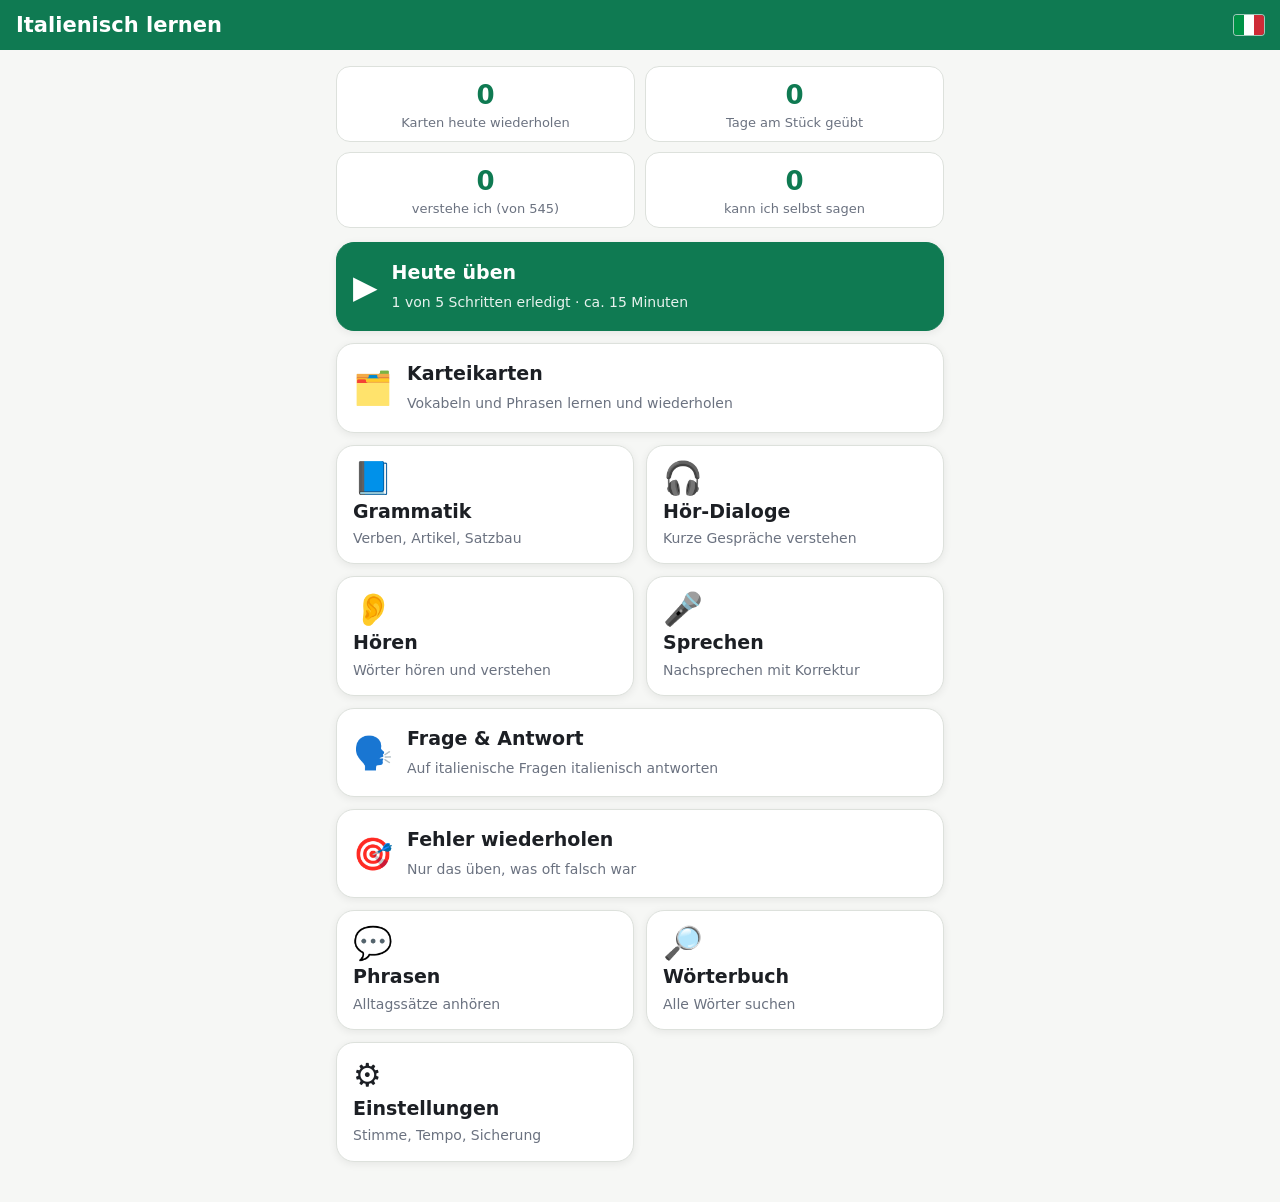
==== index.html @ fbdbb1af "Version 15: Heute üben, Hör-Dialoge, Verben im Satz eintippen, Zahlen als Ziffern erkannt" ====
<!doctype html>
<html lang="de">
<head>
<meta charset="utf-8">
<meta name="viewport" content="width=device-width, initial-scale=1, viewport-fit=cover">
<meta name="theme-color" content="#0f7a52">
<meta name="description" content="Italienisch lernen für Anfänger – Vokabeln, Grammatik, Hören und Sprechen">
<title>Italienisch lernen</title>
<link rel="manifest" href="manifest.webmanifest">
<link rel="icon" href="icons/icon-192.png" type="image/png">
<link rel="apple-touch-icon" href="icons/icon-192.png">
<link rel="stylesheet" href="styles.css">
</head>
<body>
<header class="kopf">
  <button id="zurueck" class="kopf-btn" aria-label="Zurück" hidden>‹</button>
  <h1 id="titel">Italienisch</h1>
  <span class="flagge" aria-hidden="true"><i></i><i></i><i></i></span>
</header>
<main id="app" tabindex="-1"></main>
<div id="toast" role="status" hidden></div>
<script src="data/wortschatz.js"></script>
<script src="data/phrasen.js"></script>
<script src="data/grammatik.js"></script>
<script src="data/gespraech.js"></script>
<script src="data/dialoge.js"></script>
<script src="app.js"></script>
</body>
</html>
---- styles.css ----
:root {
  --gruen: #0f7a52;
  --gruen-hell: #e3f4ec;
  --rot: #c62a3a;
  --rot-hell: #fbe5e7;
  --orange: #c77700;
  --orange-hell: #fff1d6;
  --grau: #6b7280;
  --text: #1c1f24;
  --hinter: #f6f7f5;
  --karte: #ffffff;
  --rand: #dde1dc;
  --schatten: 0 2px 8px rgba(0,0,0,.07);
}
@media (prefers-color-scheme: dark) {
  :root {
    --gruen: #2fb57f;
    --gruen-hell: #12352a;
    --rot: #ff6b78;
    --rot-hell: #3d1a1f;
    --orange: #ffb547;
    --orange-hell: #3a2c12;
    --grau: #9aa3ad;
    --text: #eef0ee;
    --hinter: #121513;
    --karte: #1d2220;
    --rand: #323936;
    --schatten: none;
  }
}
* { box-sizing: border-box; -webkit-tap-highlight-color: transparent; }
html, body { margin: 0; }
body {
  font-family: system-ui, -apple-system, "Segoe UI", Roboto, sans-serif;
  font-size: 19px; line-height: 1.45;
  background: var(--hinter); color: var(--text);
  min-height: 100vh;
}
.kopf {
  position: sticky; top: 0; z-index: 5;
  display: flex; align-items: center; gap: 8px;
  padding: calc(env(safe-area-inset-top) + 10px) 16px 10px;
  background: #0f7a52; color: #fff;
}
.kopf h1 { flex: 1; margin: 0; font-size: 21px; font-weight: 650; white-space: nowrap; overflow: hidden; text-overflow: ellipsis; }
.kopf-btn { background: rgba(255,255,255,.18); color: #fff; border: 0; border-radius: 12px; width: 44px; height: 44px; font-size: 32px; line-height: 1; padding: 0 0 4px; cursor: pointer; }
.flagge { display: flex; width: 30px; height: 20px; border-radius: 3px; overflow: hidden; box-shadow: 0 0 0 1px rgba(255,255,255,.6); }
.flagge i { flex: 1; } .flagge i:nth-child(1){background:#009246} .flagge i:nth-child(2){background:#fff} .flagge i:nth-child(3){background:#ce2b37}
main { max-width: 640px; margin: 0 auto; padding: 16px 16px calc(env(safe-area-inset-bottom) + 40px); outline: none; }
h2 { font-size: 22px; margin: 18px 0 10px; }
p { margin: 8px 0; }
.leise { color: var(--grau); font-size: 16px; }

/* Kacheln auf der Startseite */
.kacheln { display: grid; grid-template-columns: 1fr 1fr; gap: 12px; }
.kachel {
  display: flex; flex-direction: column; align-items: flex-start; gap: 4px;
  background: var(--karte); color: var(--text); border: 1px solid var(--rand); border-radius: 18px;
  padding: 16px; min-height: 112px; text-align: left; font: inherit; cursor: pointer; box-shadow: var(--schatten);
}
.kachel .sym { font-size: 32px; line-height: 1; }
.kachel b { font-size: 19px; }
.kachel small { color: var(--grau); font-size: 14px; line-height: 1.3; }
.kachel.haupt { background: var(--gruen); border-color: var(--gruen); color: #fff; }
.kachel.haupt small { color: rgba(255,255,255,.9); }
.eintrag.aktiv { border-color: var(--gruen); background: var(--gruen-hell); }
.kachel.breit { grid-column: 1 / -1; min-height: auto; flex-direction: row; align-items: center; gap: 14px; }

.statistik { display: grid; grid-template-columns: 1fr 1fr; gap: 10px; margin-bottom: 14px; }
.statistik div { background: var(--karte); border: 1px solid var(--rand); border-radius: 14px; padding: 10px; text-align: center; }
.statistik b { display: block; font-size: 26px; color: var(--gruen); }
.statistik span { font-size: 13px; color: var(--grau); }

/* Listen */
.liste { display: flex; flex-direction: column; gap: 8px; }
.zeile {
  display: flex; align-items: center; gap: 12px; width: 100%;
  background: var(--karte); color: var(--text); border: 1px solid var(--rand); border-radius: 14px;
  padding: 12px 14px; min-height: 56px; font: inherit; text-align: left; cursor: pointer;
}
.zeile .sym { font-size: 26px; }
.zeile .mitte { flex: 1; min-width: 0; }
.zeile .mitte small { display: block; color: var(--grau); font-size: 15px; }
.zeile .pfeil { color: var(--grau); font-size: 24px; }
.zeile.aktiv { border-color: var(--gruen); background: var(--gruen-hell); }
.haken { width: 26px; height: 26px; border-radius: 8px; border: 2px solid var(--rand); display: grid; place-items: center; font-size: 16px; flex: none; }
.zeile.aktiv .haken { background: var(--gruen); border-color: var(--gruen); color: #fff; }
.balken { height: 6px; background: var(--rand); border-radius: 3px; overflow: hidden; margin-top: 6px; }
.balken i { display: block; height: 100%; background: var(--gruen); }

/* Knöpfe */
.btn {
  display: inline-flex; align-items: center; justify-content: center; gap: 8px;
  min-height: 56px; padding: 10px 18px; border-radius: 14px; border: 0;
  background: var(--gruen); color: #fff; font: inherit; font-weight: 600; cursor: pointer;
}
.btn.zweit { background: var(--karte); color: var(--text); border: 1px solid var(--rand); }
.btn.rot { background: var(--rot); }
.btn.voll { width: 100%; }
.btn:disabled { opacity: .45; }
.reihe { display: flex; gap: 10px; flex-wrap: wrap; margin: 12px 0; }
.reihe > .btn { flex: 1 1 0; }
.umschalter { display: flex; background: var(--karte); border: 1px solid var(--rand); border-radius: 14px; padding: 4px; margin: 10px 0; }
.umschalter button { flex: 1; border: 0; background: none; color: var(--text); font: inherit; font-size: 16px; padding: 10px 6px; border-radius: 10px; cursor: pointer; }
.umschalter button.an { background: var(--gruen); color: #fff; font-weight: 600; }

/* Karteikarte */
.karte {
  background: var(--karte); border: 1px solid var(--rand); border-radius: 22px; box-shadow: var(--schatten);
  padding: 26px 18px; text-align: center; min-height: 240px;
  display: flex; flex-direction: column; justify-content: center; align-items: center; gap: 10px;
}
.karte .wort { font-size: 32px; font-weight: 700; line-height: 1.2; word-break: break-word; }
.karte .loesung { font-size: 25px; color: var(--gruen); font-weight: 600; }
.karte .trenner { width: 60%; border-top: 1px dashed var(--rand); margin: 6px 0; }
.lautsprecher {
  border: 0; background: var(--gruen-hell); color: var(--gruen); border-radius: 50%;
  width: 58px; height: 58px; font-size: 28px; cursor: pointer; flex: none;
}
.lautsprecher.klein { width: 44px; height: 44px; font-size: 21px; }
.bewertung { display: grid; grid-template-columns: repeat(4, 1fr); gap: 8px; margin-top: 14px; }
.bewertung button { min-height: 64px; border-radius: 14px; border: 0; font: inherit; font-size: 16px; font-weight: 600; cursor: pointer; color: #fff; line-height: 1.2; }
.bewertung small { display: block; font-weight: 400; font-size: 12px; opacity: .9; }
.bewertung button.vorschlag { outline: 4px solid var(--text); outline-offset: 2px; }
.verdeckt-it { color: var(--grau); font-style: italic; font-weight: 400; }
.b-nochmal { background: #c62a3a; } .b-schwer { background: #c77700; } .b-gut { background: #0f7a52; } .b-leicht { background: #2563a8; }
.fortschritt { display: flex; align-items: center; gap: 10px; margin-bottom: 12px; color: var(--grau); font-size: 15px; }
.fortschritt .balken { flex: 1; margin: 0; }

/* Quiz */
.frage { background: var(--karte); border: 1px solid var(--rand); border-radius: 20px; padding: 22px 16px; text-align: center; margin-bottom: 14px; }
.frage .gross { font-size: 28px; font-weight: 700; }
.optionen { display: grid; gap: 10px; }
.optionen.zwei { grid-template-columns: 1fr 1fr; }
.optionen button {
  min-height: 58px; padding: 10px 14px; border-radius: 14px; border: 2px solid var(--rand);
  background: var(--karte); color: var(--text); font: inherit; font-size: 19px; cursor: pointer;
}
.optionen button.richtig { border-color: var(--gruen); background: var(--gruen-hell); }
.optionen button.falsch { border-color: var(--rot); background: var(--rot-hell); }
.meldung { border-radius: 14px; padding: 12px 14px; margin: 12px 0; font-size: 17px; }
.meldung.gut { background: var(--gruen-hell); }
.meldung.schlecht { background: var(--rot-hell); }
.meldung.info { background: var(--orange-hell); }

/* Satzbau */
.antwortfeld { min-height: 70px; border: 2px dashed var(--rand); border-radius: 16px; padding: 10px; display: flex; flex-wrap: wrap; gap: 8px; align-content: flex-start; margin-bottom: 14px; }
.bausteine { display: flex; flex-wrap: wrap; gap: 8px; }
.baustein { min-height: 48px; padding: 8px 14px; border-radius: 12px; border: 1px solid var(--rand); background: var(--karte); color: var(--text); font: inherit; cursor: pointer; box-shadow: var(--schatten); }
.baustein.weg { visibility: hidden; }

/* Sprechen */
.mikro { width: 96px; height: 96px; border-radius: 50%; border: 0; background: var(--rot); color: #fff; font-size: 42px; cursor: pointer; box-shadow: 0 4px 14px rgba(198,42,58,.35); }
.mikro.hoert { animation: puls 1.1s infinite; }
@keyframes puls { 0%{box-shadow:0 0 0 0 rgba(198,42,58,.6)} 70%{box-shadow:0 0 0 22px rgba(198,42,58,0)} 100%{box-shadow:0 0 0 0 rgba(198,42,58,0)} }
.mitte-zentriert { display: flex; flex-direction: column; align-items: center; gap: 10px; margin: 16px 0; text-align: center; }
.statistik span { display: block; line-height: 1.25; }
.woerter { display: flex; flex-wrap: wrap; gap: 6px; justify-content: center; font-size: 22px; margin: 8px 0; }
.woerter span { padding: 3px 8px; border-radius: 8px; }
.w-ok { background: var(--gruen-hell); color: var(--gruen); }
.w-fast { background: var(--orange-hell); color: var(--orange); }
.w-falsch { background: var(--rot-hell); color: var(--rot); }
.w-fehlt { background: transparent; color: var(--grau); text-decoration: line-through; border: 1px dashed var(--grau); }
.woerter span small { display: block; font-size: 12px; text-align: center; text-decoration: none; }
.punkte { font-size: 40px; font-weight: 800; }
.legende { display: flex; flex-wrap: wrap; gap: 6px 12px; justify-content: center; font-size: 13px; color: var(--grau); }
.legende span::before { content: ""; display: inline-block; width: 10px; height: 10px; border-radius: 3px; margin-right: 4px; vertical-align: middle; }
.legende .l-ok::before { background: var(--gruen); } .legende .l-fast::before { background: var(--orange); }
.legende .l-falsch::before { background: var(--rot); } .legende .l-fehlt::before { border: 1px dashed var(--grau); }

/* Phrasen / Nachschlagen */
.eintrag { display: flex; align-items: center; gap: 12px; background: var(--karte); border: 1px solid var(--rand); border-radius: 14px; padding: 10px 12px; }
.eintrag .mitte { flex: 1; min-width: 0; }
.eintrag .it { font-weight: 650; }
.eintrag .de { color: var(--grau); font-size: 16px; }
input[type=search], input[type=text], select {
  width: 100%; font: inherit; padding: 14px; border-radius: 14px; border: 1px solid var(--rand);
  background: var(--karte); color: var(--text); margin-bottom: 12px;
}
input[type=range] { width: 100%; accent-color: var(--gruen); }
.einstellung { background: var(--karte); border: 1px solid var(--rand); border-radius: 14px; padding: 14px; margin-bottom: 10px; }
.einstellung label { display: block; font-weight: 600; margin-bottom: 6px; }
.schalter { display: flex; align-items: center; justify-content: space-between; gap: 12px; }
.schalter input { width: 26px; height: 26px; accent-color: var(--gruen); }

/* Tabellen in der Grammatik */
.tab { width: 100%; border-collapse: collapse; margin: 10px 0; font-size: 17px; background: var(--karte); border-radius: 12px; overflow: hidden; }
.tab th, .tab td { border: 1px solid var(--rand); padding: 7px 8px; text-align: left; }
.tab th { background: var(--gruen-hell); }
.hilfe { background: var(--karte); border: 1px solid var(--rand); border-radius: 16px; padding: 8px 16px; }
details.hilfe summary { cursor: pointer; font-weight: 600; padding: 8px 0; }

#toast { position: fixed; left: 16px; right: 16px; bottom: calc(env(safe-area-inset-bottom) + 16px); background: #222; color: #fff; padding: 14px 16px; border-radius: 14px; text-align: center; z-index: 10; max-width: 600px; margin: 0 auto; }
@media (max-width: 360px) { .bewertung { grid-template-columns: 1fr 1fr; } body { font-size: 18px; } }
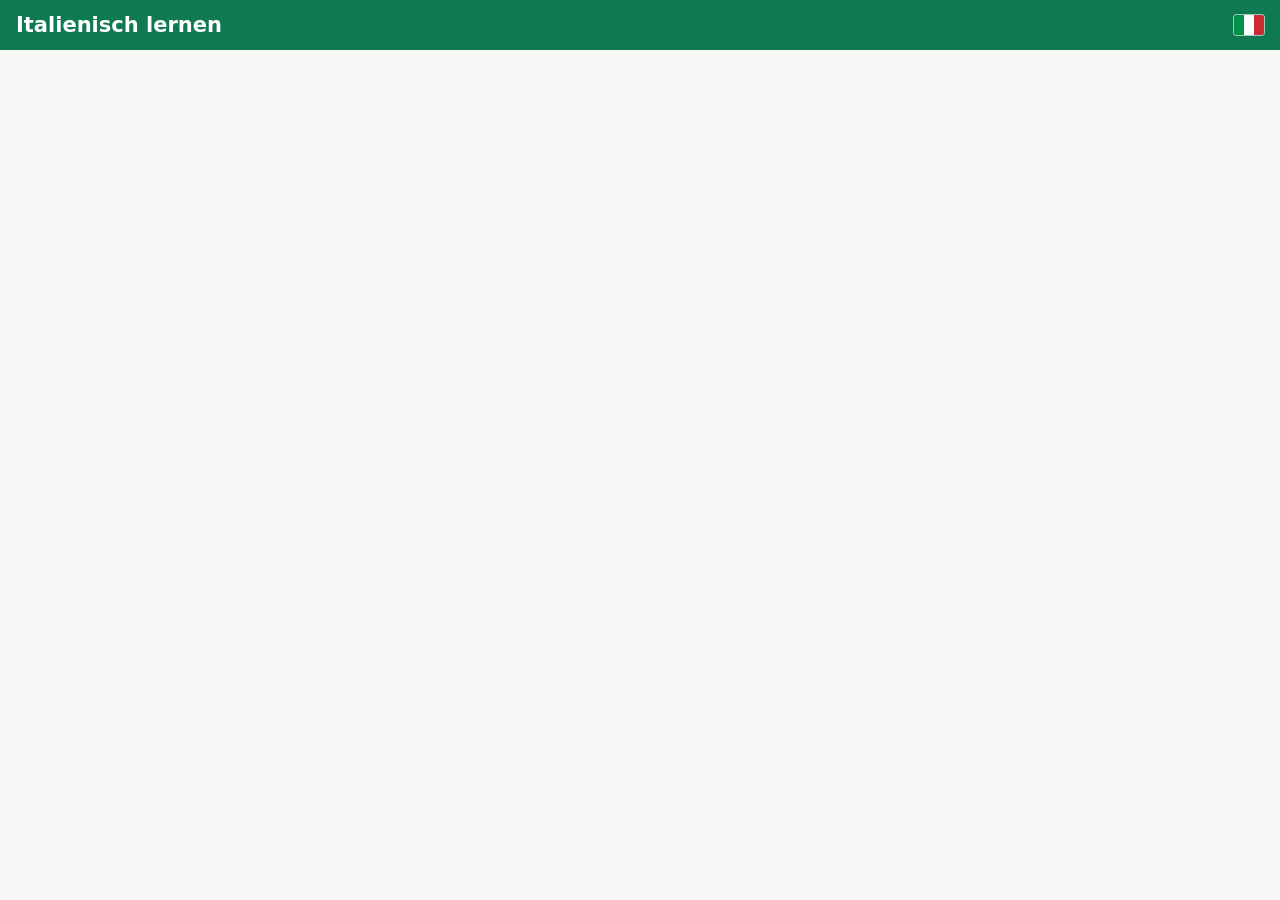
==== commit 6ac4ed4a: "Version 25: Lernpfad: 12 aufbauende Lektionen, neue Grammatik-Übungen, 4 neue Hör-Dialoge" ====
--- a/index.html
+++ b/index.html
@@ -24,6 +24,7 @@
 <script src="data/grammatik.js"></script>
 <script src="data/gespraech.js"></script>
 <script src="data/dialoge.js"></script>
+<script src="data/lektionen.js"></script>
 <script src="app.js"></script>
 </body>
 </html>
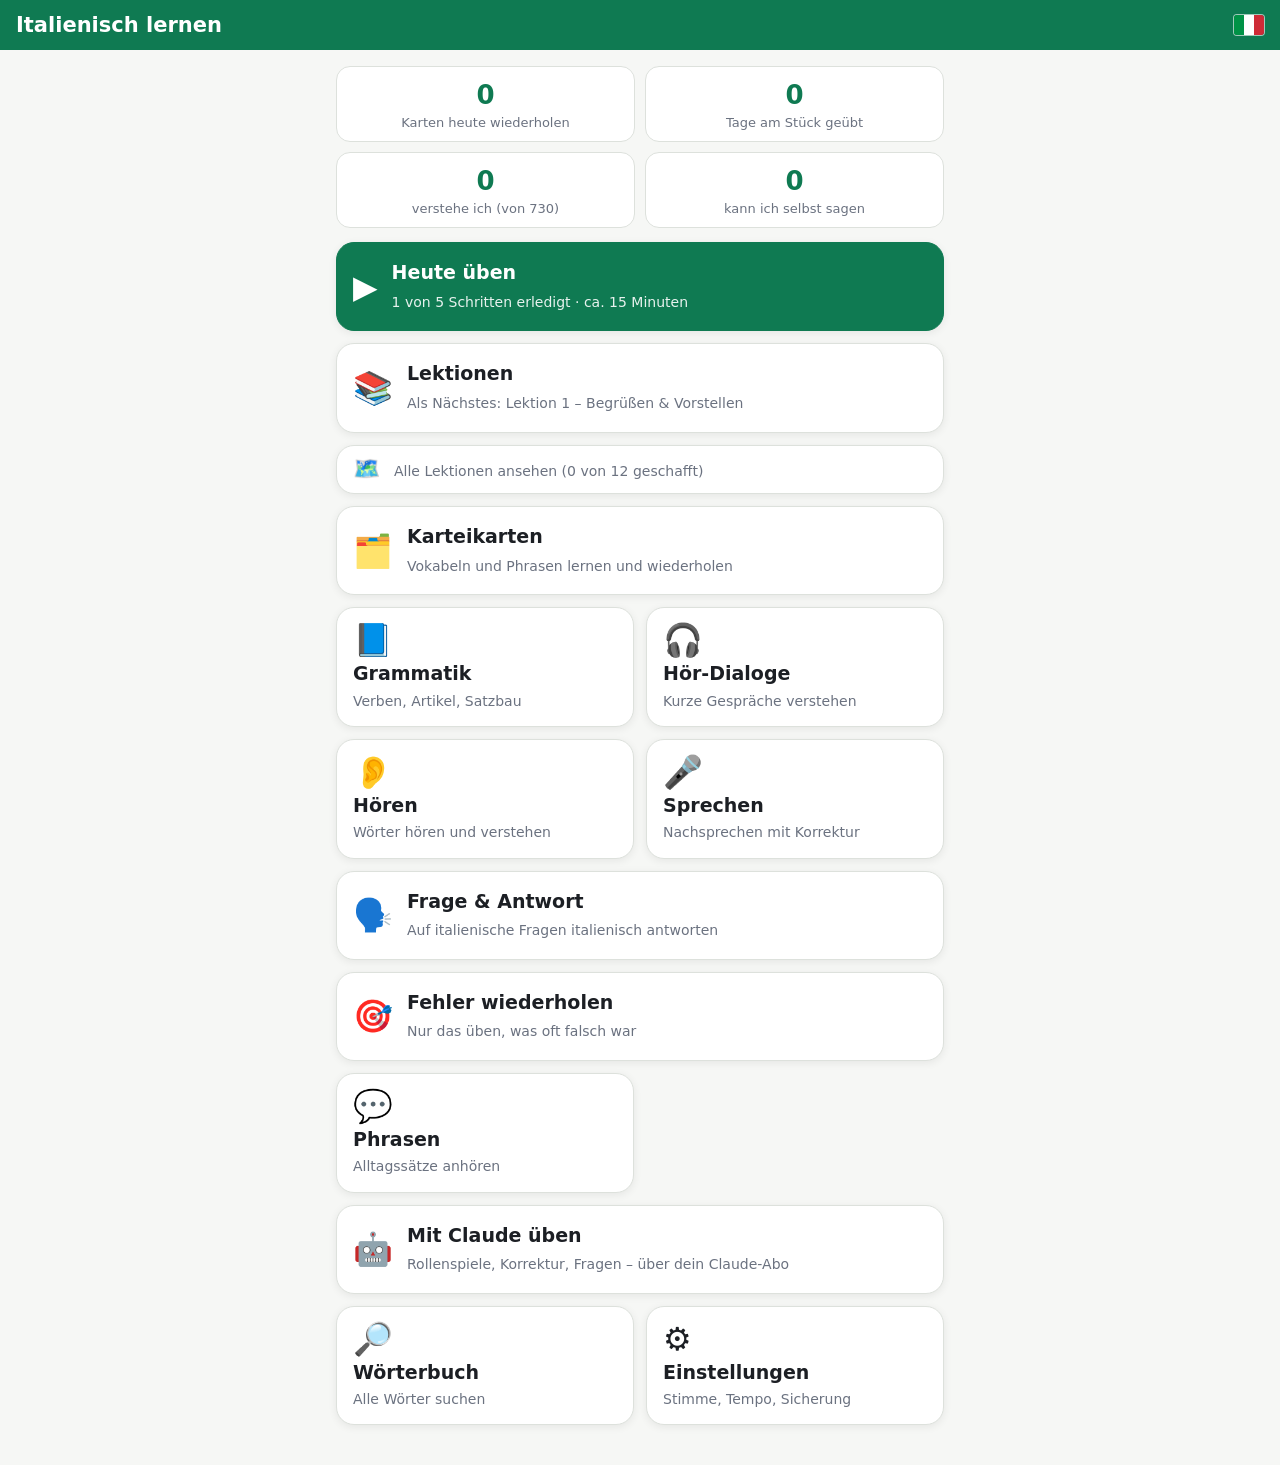
==== commit b15becbd: "Version 27: Lektionen auf vollen A1-Stoff erweitert: Kernwortschatz, eigene Sätze, 10 neue Grammatik" ====
--- a/index.html
+++ b/index.html
@@ -22,9 +22,11 @@
 <script src="data/wortschatz.js"></script>
 <script src="data/phrasen.js"></script>
 <script src="data/grammatik.js"></script>
+<script src="data/grammatik-a1.js"></script>
 <script src="data/gespraech.js"></script>
 <script src="data/dialoge.js"></script>
 <script src="data/lektionen.js"></script>
+<script src="data/lektionen-a1.js"></script>
 <script src="app.js"></script>
 </body>
 </html>
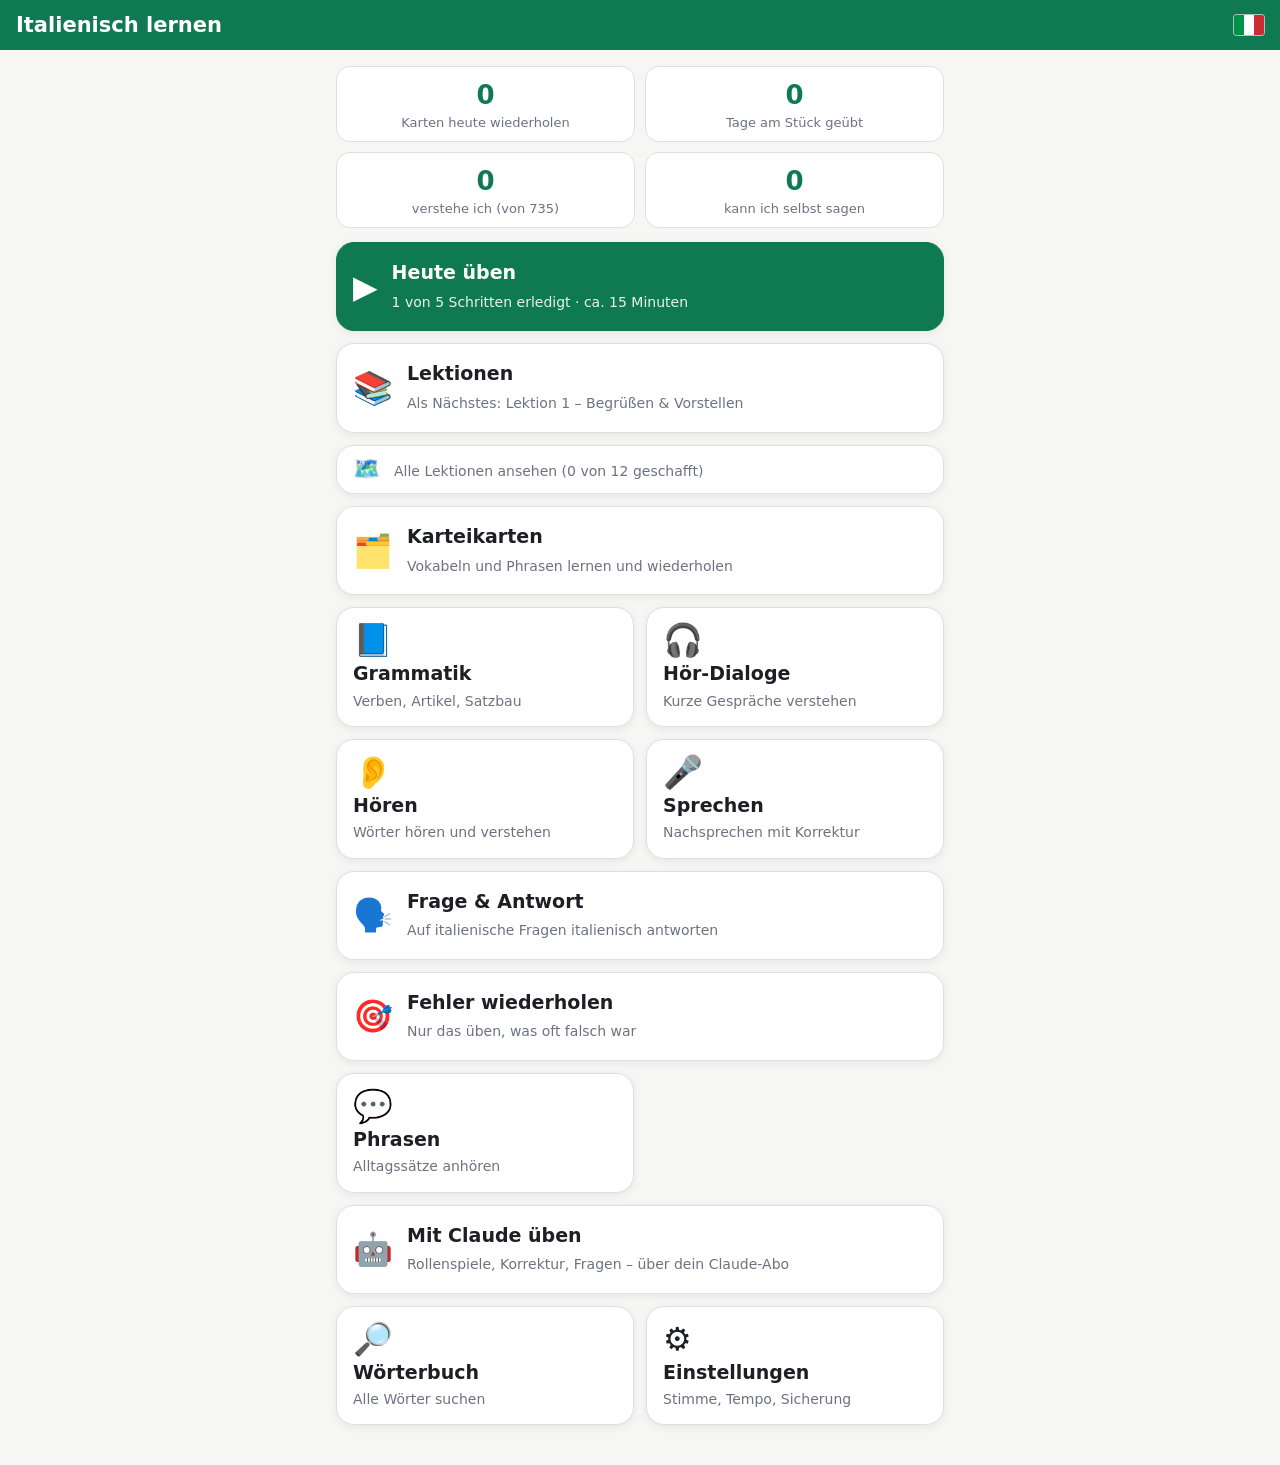
==== commit ae14a092: "Version 31: Hinweise zu Karten (127) und Knopf 'Erklärung wünschen'" ====
--- a/index.html
+++ b/index.html
@@ -27,6 +27,7 @@
 <script src="data/dialoge.js"></script>
 <script src="data/lektionen.js"></script>
 <script src="data/lektionen-a1.js"></script>
+<script src="data/hinweise.js"></script>
 <script src="app.js"></script>
 </body>
 </html>
--- a/styles.css
+++ b/styles.css
@@ -61,6 +61,10 @@
 .kachel .sym { font-size: 32px; line-height: 1; }
 .kachel b { font-size: 19px; }
 .kachel small { color: var(--grau); font-size: 14px; line-height: 1.3; }
+.hinweis { background: var(--orange-hell); border-radius: 10px; padding: 8px 10px; margin-top: 8px; font-size: 16px; text-align: left; line-height: 1.35; }
+.hinweis.klein { font-size: 14px; padding: 5px 8px; margin-top: 5px; }
+.wunsch { margin-top: 8px; border: 1px dashed var(--rand); background: none; color: var(--grau); border-radius: 10px; padding: 6px 10px; font: inherit; font-size: 14px; cursor: pointer; }
+.wunsch.klein { margin-top: 4px; padding: 3px 8px; font-size: 13px; }
 .kachel.haupt { background: var(--gruen); border-color: var(--gruen); color: #fff; }
 .kachel.haupt small { color: rgba(255,255,255,.9); }
 .eintrag.aktiv { border-color: var(--gruen); background: var(--gruen-hell); }
@@ -84,6 +88,8 @@
 .zeile .pfeil { color: var(--grau); font-size: 24px; }
 .zeile.aktiv { border-color: var(--gruen); background: var(--gruen-hell); }
 .haken { width: 26px; height: 26px; border-radius: 8px; border: 2px solid var(--rand); display: grid; place-items: center; font-size: 16px; flex: none; }
+/* antippbares Kästchen: größere Fläche für den Finger */
+.haken-gross { width: 34px; height: 34px; font-size: 20px; cursor: pointer; margin: -4px -4px -4px 0; box-shadow: 0 0 0 6px transparent; }
 .zeile.aktiv .haken { background: var(--gruen); border-color: var(--gruen); color: #fff; }
 .balken { height: 6px; background: var(--rand); border-radius: 3px; overflow: hidden; margin-top: 6px; }
 .balken i { display: block; height: 100%; background: var(--gruen); }
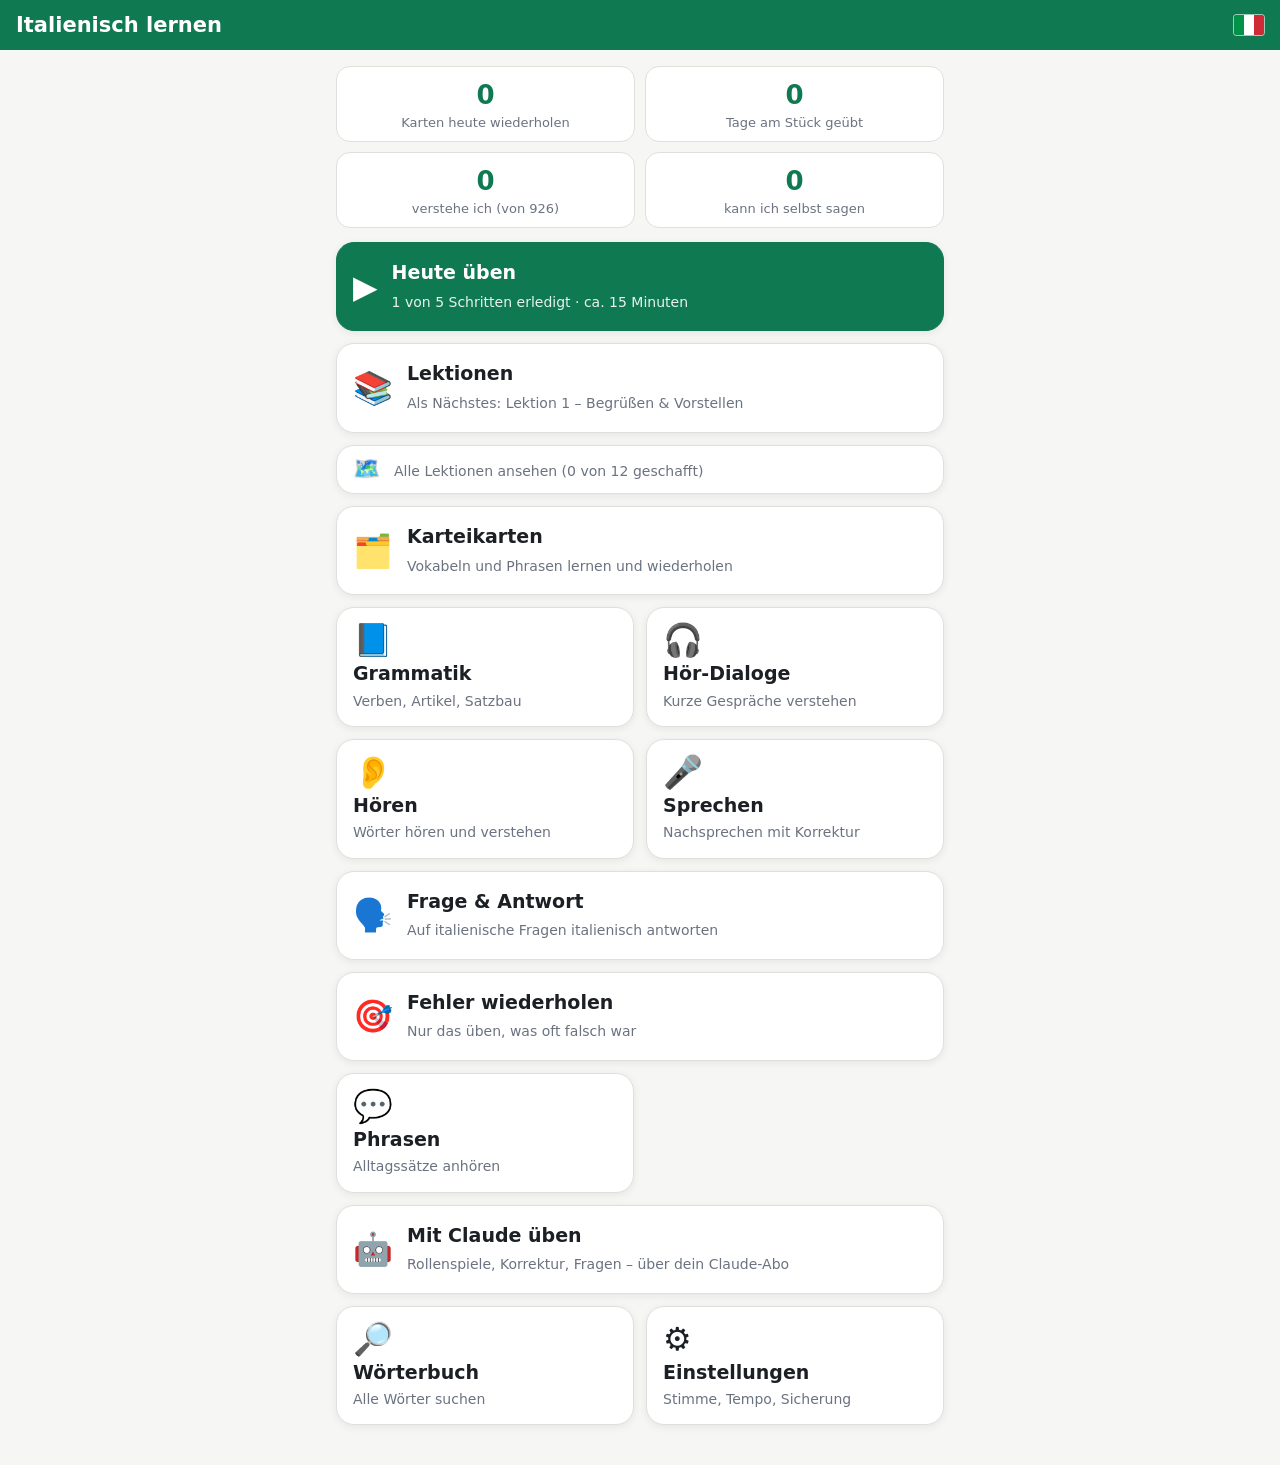
==== commit 8a0cbcaf: "Version 46: Wörterbuch: nur Wörter, 130 Grundformen aus Phrasen ergänzt, Verben mit allen Formen und" ====
--- a/index.html
+++ b/index.html
@@ -28,6 +28,7 @@
 <script src="data/lektionen.js"></script>
 <script src="data/lektionen-a1.js"></script>
 <script src="data/hinweise.js"></script>
+<script src="data/woerterbuch.js"></script>
 <script src="app.js"></script>
 </body>
 </html>
--- a/styles.css
+++ b/styles.css
@@ -64,6 +64,13 @@
 .hinweis { background: var(--orange-hell); border-radius: 10px; padding: 8px 10px; margin-top: 8px; font-size: 16px; text-align: left; line-height: 1.35; }
 .hinweis.klein { font-size: 14px; padding: 5px 8px; margin-top: 5px; }
 .wunsch { margin-top: 8px; border: 1px dashed var(--rand); background: none; color: var(--grau); border-radius: 10px; padding: 6px 10px; font: inherit; font-size: 14px; cursor: pointer; }
+.vformen { margin-top: 6px; font-size: 15px; }
+.vformen summary { cursor: pointer; color: var(--gruen); font-weight: 600; }
+.vformen table { margin-top: 4px; }
+.vformen td { padding: 2px 8px 2px 0; vertical-align: middle; }
+.vformen tr.treffer td { background: var(--gruen-hell); }
+.wunschform { margin-top: 8px; text-align: left; }
+.wunschform textarea, #freiNachricht { width: 100%; box-sizing: border-box; font: inherit; font-size: 16px; padding: 8px; border-radius: 10px; border: 1px solid var(--rand); background: var(--karte); color: var(--text); }
 .wunsch.klein { margin-top: 4px; padding: 3px 8px; font-size: 13px; }
 .kachel.haupt { background: var(--gruen); border-color: var(--gruen); color: #fff; }
 .kachel.haupt small { color: rgba(255,255,255,.9); }
@@ -71,7 +78,15 @@
 .kachel.breit { grid-column: 1 / -1; min-height: auto; flex-direction: row; align-items: center; gap: 14px; }
 
 .statistik { display: grid; grid-template-columns: 1fr 1fr; gap: 10px; margin-bottom: 14px; }
-.statistik div { background: var(--karte); border: 1px solid var(--rand); border-radius: 14px; padding: 10px; text-align: center; }
+.statistik > * { background: var(--karte); border: 1px solid var(--rand); border-radius: 14px; padding: 10px; text-align: center; font: inherit; color: inherit; cursor: pointer; }
+.statistik > button:active { transform: scale(.97); }
+/* Übungskalender (Tage am Stück) */
+.kalender { display: grid; grid-template-columns: repeat(7, 1fr); gap: 6px; text-align: center; margin: 10px 0; }
+.kalender b { font-size: 13px; color: var(--grau); }
+.ktag { padding: 8px 0; border-radius: 10px; background: var(--karte); border: 1px solid var(--rand); font-size: 15px; }
+.ktag.geuebt { background: var(--gruen); border-color: var(--gruen); color: #fff; font-weight: bold; }
+.ktag.heute { outline: 2px solid var(--gruen); outline-offset: 1px; }
+.ktag.zukunft { opacity: .35; }
 .statistik b { display: block; font-size: 26px; color: var(--gruen); }
 .statistik span { font-size: 13px; color: var(--grau); }
 
@@ -127,6 +142,9 @@
 .bewertung { display: grid; grid-template-columns: repeat(4, 1fr); gap: 8px; margin-top: 14px; }
 .bewertung button { min-height: 64px; border-radius: 14px; border: 0; font: inherit; font-size: 16px; font-weight: 600; cursor: pointer; color: #fff; line-height: 1.2; }
 .bewertung small { display: block; font-weight: 400; font-size: 12px; opacity: .9; }
+.b-sicher { margin-top: 10px; min-height: 48px; }
+.b-sicher { flex-direction: column; gap: 2px; }
+.b-sicher small { display: block; font-weight: 400; font-size: 13px; opacity: .8; }
 .bewertung button.vorschlag { outline: 4px solid var(--text); outline-offset: 2px; }
 .verdeckt-it { color: var(--grau); font-style: italic; font-weight: 400; }
 .b-nochmal { background: #c62a3a; } .b-schwer { background: #c77700; } .b-gut { background: #0f7a52; } .b-leicht { background: #2563a8; }
@@ -157,7 +175,7 @@
 
 /* Sprechen */
 .mikro { width: 96px; height: 96px; border-radius: 50%; border: 0; background: var(--rot); color: #fff; font-size: 42px; cursor: pointer; box-shadow: 0 4px 14px rgba(198,42,58,.35); }
-.mikro.hoert { animation: puls 1.1s infinite; }
+.mikro.hoert, .btn.hoert { animation: puls 1.1s infinite; }
 @keyframes puls { 0%{box-shadow:0 0 0 0 rgba(198,42,58,.6)} 70%{box-shadow:0 0 0 22px rgba(198,42,58,0)} 100%{box-shadow:0 0 0 0 rgba(198,42,58,0)} }
 .mitte-zentriert { display: flex; flex-direction: column; align-items: center; gap: 10px; margin: 16px 0; text-align: center; }
 .statistik span { display: block; line-height: 1.25; }
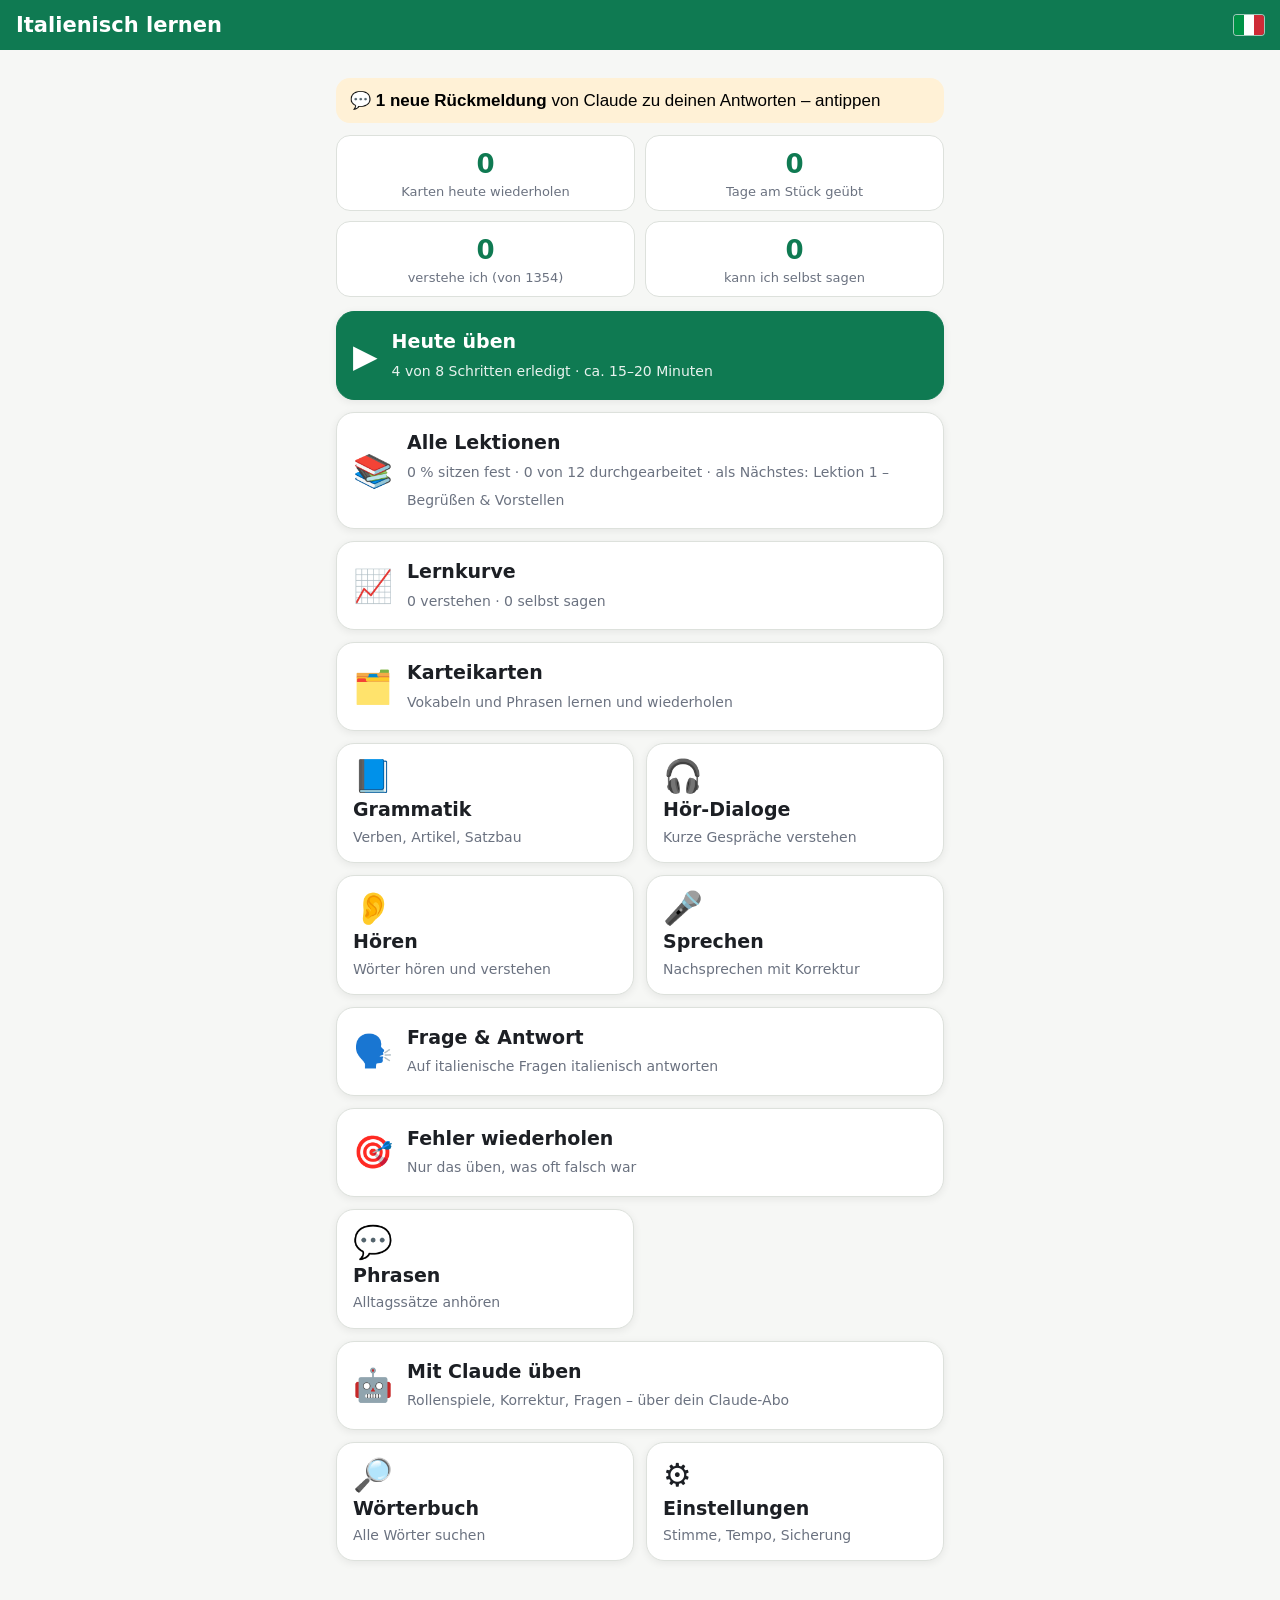
==== commit 194fc252: "Version 88: Frage & Antwort: Antworten gehen in den Postkasten, Rückmeldungen von Claude mit ausführ" ====
--- a/index.html
+++ b/index.html
@@ -28,6 +28,7 @@
 <script src="data/lektionen.js"></script>
 <script src="data/lektionen-a1.js"></script>
 <script src="data/hinweise.js"></script>
+<script src="data/rueckmeldungen.js"></script>
 <script src="data/woerterbuch.js"></script>
 <script src="app.js"></script>
 </body>
--- a/styles.css
+++ b/styles.css
@@ -11,6 +11,7 @@
   --karte: #ffffff;
   --rand: #dde1dc;
   --schatten: 0 2px 8px rgba(0,0,0,.07);
+  --blau: #2563a8;
 }
 @media (prefers-color-scheme: dark) {
   :root {
@@ -26,8 +27,27 @@
     --karte: #1d2220;
     --rand: #323936;
     --schatten: none;
+    --blau: #6ea8ff;
   }
 }
+/* Diagramme der Lernkurve: dünne Linien, zurückhaltendes Raster; verstehen = grün (durchgezogen), selbst sagen = blau (gestrichelt) */
+.diagramm { background: var(--karte); border: 1px solid var(--rand); border-radius: 14px; padding: 10px 10px 6px; margin-bottom: 6px; }
+.chart { width: 100%; height: auto; display: block; overflow: visible; }
+.chart .raster { stroke: var(--rand); stroke-width: 1; }
+.chart .achse { fill: var(--grau); font-size: 10px; }
+.chart .linie { fill: none; stroke-width: 2; stroke-linejoin: round; stroke-linecap: round; }
+.chart .linie.s1 { stroke: var(--gruen); } .chart .linie.s2 { stroke: var(--blau); stroke-dasharray: 5 3; }
+.chart .punkt { stroke: var(--karte); stroke-width: 2; cursor: pointer; }
+.chart .punkt.s1 { fill: var(--gruen); } .chart .punkt.s2 { fill: var(--blau); }
+.chart .punkt.hohl { fill: var(--karte); stroke-width: 2; } .chart .punkt.hohl.s1 { stroke: var(--gruen); } .chart .punkt.hohl.s2 { stroke: var(--blau); }
+.chart .punkt.aktiv { r: 6; }
+.chart .direkt { font-size: 11px; font-weight: 700; fill: var(--text); }
+.chart .saeule { fill: var(--gruen); cursor: pointer; } .chart .saeule.negativ { fill: var(--rot); }
+.chart .saeule.aktiv { opacity: .7; }
+.chart .ziellinie { stroke: var(--grau); stroke-width: 1; stroke-dasharray: 3 3; }
+.diagramm-tipp { min-height: 1.3em; font-size: 13px; padding: 2px 4px; }
+.legende { display: flex; gap: 14px; font-size: 13px; margin: 0 0 4px 4px; }
+.legende .s1 { color: var(--gruen); } .legende .s2 { color: var(--blau); }
 * { box-sizing: border-box; -webkit-tap-highlight-color: transparent; }
 html, body { margin: 0; }
 body {
@@ -65,6 +85,10 @@
 .hinweis.klein { font-size: 14px; padding: 5px 8px; margin-top: 5px; }
 .wunsch { margin-top: 8px; border: 1px dashed var(--rand); background: none; color: var(--grau); border-radius: 10px; padding: 6px 10px; font: inherit; font-size: 14px; cursor: pointer; }
 .vformen { margin-top: 6px; font-size: 15px; }
+/* Wörterbuch: Buchstaben-Sprungleiste und Überschriften */
+.abc { display: flex; flex-wrap: wrap; gap: 4px; margin: 6px 0 10px; }
+.abc button { min-width: 34px; height: 34px; border-radius: 8px; border: 1px solid var(--rand); background: var(--karte); color: var(--gruen); font: inherit; font-weight: 700; cursor: pointer; }
+.abc-kopf { margin: 14px 0 6px; color: var(--gruen); scroll-margin-top: 70px; }
 .vformen summary { cursor: pointer; color: var(--gruen); font-weight: 600; }
 .vformen table { margin-top: 4px; }
 .vformen td { padding: 2px 8px 2px 0; vertical-align: middle; }
@@ -106,8 +130,12 @@
 /* antippbares Kästchen: größere Fläche für den Finger */
 .haken-gross { width: 34px; height: 34px; font-size: 20px; cursor: pointer; margin: -4px -4px -4px 0; box-shadow: 0 0 0 6px transparent; }
 .zeile.aktiv .haken { background: var(--gruen); border-color: var(--gruen); color: #fff; }
-.balken { height: 6px; background: var(--rand); border-radius: 3px; overflow: hidden; margin-top: 6px; }
-.balken i { display: block; height: 100%; background: var(--gruen); }
+.balken { height: 6px; background: var(--rand); border-radius: 3px; overflow: hidden; margin-top: 6px; display: flex; }
+.balken i { display: block; height: 100%; background: var(--gruen); flex: none; }
+.balken i.lernen { opacity: .4; } /* zweiter Abschnitt: „im Lernen“ */
+/* Lernstand-Punkte auf der Karteikarte */
+.lernstand { font-size: 13px; color: var(--gruen); letter-spacing: 2px; margin-top: 2px; }
+.lernstand span { color: var(--rand); }
 
 /* Knöpfe */
 .btn {
@@ -197,6 +225,15 @@
 .eintrag .mitte { flex: 1; min-width: 0; }
 .eintrag .it { font-weight: 650; }
 .eintrag .de { color: var(--grau); font-size: 16px; }
+/* Kachel eines Wortes / einer Phrase: antippbar, führt zur Detailseite */
+.kachel-wort { cursor: pointer; }
+.kachel-wort:active { transform: scale(.99); }
+.kachel-wort .pfeil { color: var(--grau); font-size: 22px; }
+.ministand { font-size: 12px; color: var(--grau); margin-top: 2px; }
+.ministand .punkte { color: var(--gruen); letter-spacing: 1px; }
+.ministand .punkte i { color: var(--rand); font-style: normal; }
+.lernstand-tab td, .vformen-tab td { vertical-align: middle; padding: 6px 8px 6px 0; }
+.vformen-tab tr.treffer td, .lernstand-tab tr.treffer td { background: var(--gruen-hell); }
 input[type=search], input[type=text], select {
   width: 100%; font: inherit; padding: 14px; border-radius: 14px; border: 1px solid var(--rand);
   background: var(--karte); color: var(--text); margin-bottom: 12px;
@@ -216,3 +253,25 @@
 
 #toast { position: fixed; left: 16px; right: 16px; bottom: calc(env(safe-area-inset-bottom) + 16px); background: #222; color: #fff; padding: 14px 16px; border-radius: 14px; text-align: center; z-index: 10; max-width: 600px; margin: 0 auto; }
 @media (max-width: 360px) { .bewertung { grid-template-columns: 1fr 1fr; } body { font-size: 18px; } }
+
+/* Harte Nüsse: 🥜 oben rechts auf der Karte – blass = nicht markiert, kräftig = bei den harten Nüssen */
+.karte { position: relative; }
+.nuss { background: none; border: 0; font-size: 24px; line-height: 1; padding: 8px; cursor: pointer; opacity: .45; filter: grayscale(1); flex: none; }
+.nuss.an { opacity: 1; filter: none; }
+.karte > .nuss { position: absolute; top: 4px; right: 4px; }
+.kachel-wort .rang { min-width: 26px; font-weight: 700; }
+.walnuss { width: 1.1em; height: 1.1em; vertical-align: -0.18em; display: inline-block; }
+.nuss { font-size: 28px; }
+.auchrichtig { font-size: 14px; color: var(--gruen); margin: 2px 0; }
+.wastipp { font-size: 13px; color: var(--grau); margin: 0 0 4px; }
+/* Sprechen: Zurück / Nochmal / Weiter bleiben unten immer sichtbar, auch wenn das Ergebnis lang ist */
+.sprechleiste { position: sticky; bottom: 0; z-index: 5; background: var(--hinter); margin: 8px -4px 0; padding: 8px 4px calc(8px + env(safe-area-inset-bottom)); flex-wrap: nowrap; }
+.sprechleiste > .btn { min-width: 0; padding-left: 8px; padding-right: 8px; }
+/* Typische Fehler */
+.tf-zeile { align-items: flex-start; }
+.tf-falsch { color: var(--rot); text-decoration: line-through; }
+.tf-weg { background: none; border: 1px solid var(--rand); border-radius: 10px; width: 40px; height: 40px; font-size: 18px; color: var(--grau); cursor: pointer; flex: none; }
+.tf-erkl .hinweis { margin: 6px 0 2px; }
+.tf-erkl .wunsch { margin-top: 4px; }
+.rueckmeldung { text-align: left; background: var(--blau-hell, rgba(37,99,235,.08)); border-radius: 12px; padding: 10px 12px; margin: 10px 0 4px; font-size: 16px; }
+.rueckmeldung .rm-besser { margin-top: 6px; }
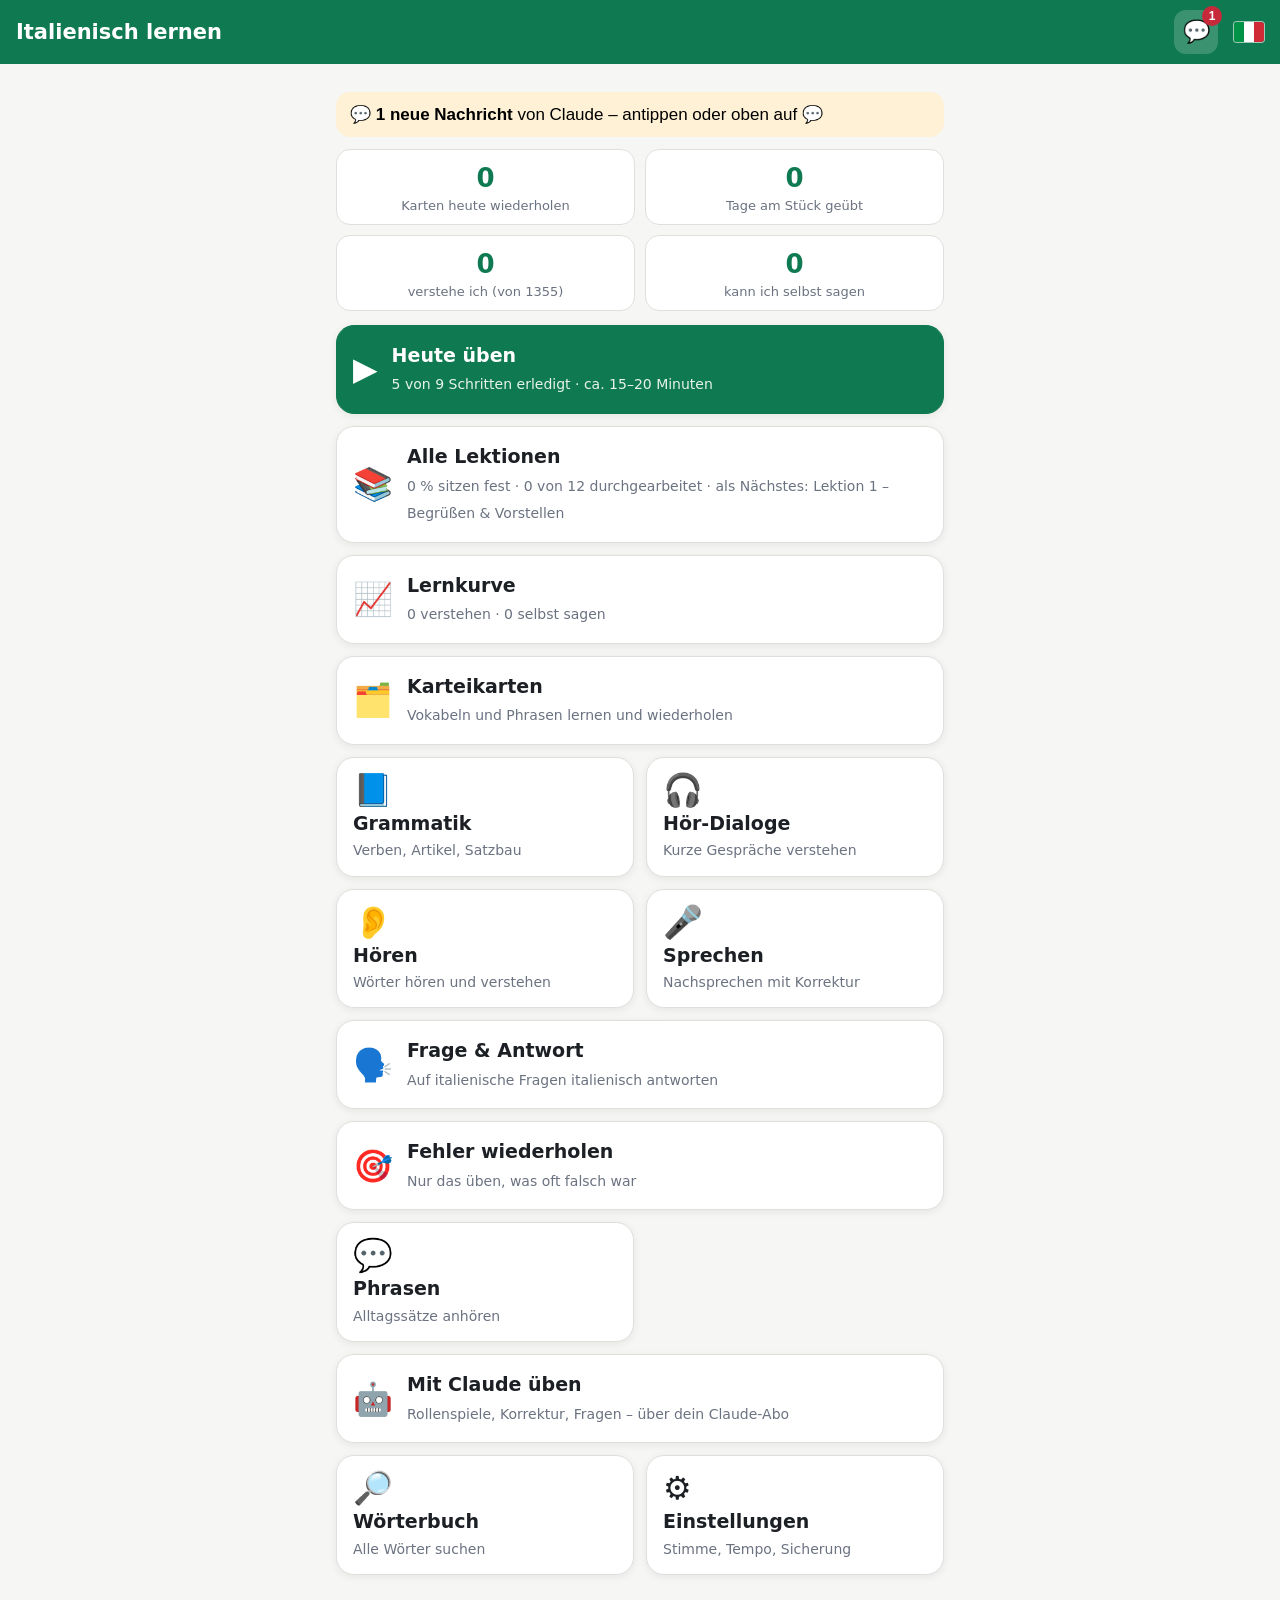
==== commit e0d5a7b6: "Version 94: Nachrichten von Claude: Symbol oben, Verlauf (Antworten + Fragen), Vorschläge per Knopf " ====
--- a/index.html
+++ b/index.html
@@ -15,6 +15,7 @@
 <header class="kopf">
   <button id="zurueck" class="kopf-btn" aria-label="Zurück" hidden>‹</button>
   <h1 id="titel">Italienisch</h1>
+  <button id="post" class="kopf-btn post-btn" aria-label="Nachrichten von Claude" title="Nachrichten von Claude">💬<b id="postZahl" hidden></b></button>
   <span class="flagge" aria-hidden="true"><i></i><i></i><i></i></span>
 </header>
 <main id="app" tabindex="-1"></main>
--- a/styles.css
+++ b/styles.css
@@ -275,3 +275,20 @@
 .tf-erkl .wunsch { margin-top: 4px; }
 .rueckmeldung { text-align: left; background: var(--blau-hell, rgba(37,99,235,.08)); border-radius: 12px; padding: 10px 12px; margin: 10px 0 4px; font-size: 16px; }
 .rueckmeldung .rm-besser { margin-top: 6px; }
+/* Akzent-Leiste unter italienischen Eingabefeldern */
+.akzente { display: flex; gap: 6px; justify-content: center; margin: 6px 0 2px; }
+.akzente button { min-width: 40px; height: 38px; border-radius: 10px; border: 1px solid var(--rand); background: var(--karte); color: var(--text); font-size: 20px; cursor: pointer; touch-action: manipulation; }
+.akzente button:active { background: var(--gruen-hell); }
+.frage { position: relative; }
+.frage > .nuss { position: absolute; top: 4px; right: 4px; }
+/* 💬 Nachrichten-Symbol in der Kopfleiste */
+.post-btn { position: relative; font-size: 22px; padding: 0; margin-right: 8px; }
+.post-btn b { position: absolute; top: -4px; right: -4px; min-width: 20px; height: 20px; border-radius: 10px; background: var(--rot); color: #fff; font-size: 12px; line-height: 20px; padding: 0 4px; }
+/* Nachrichten-Verlauf und Karten-Vorschläge */
+.nachricht { min-height: auto; text-align: left; align-items: stretch; margin-bottom: 10px; }
+.nachricht.neu { border-color: var(--blau); box-shadow: 0 0 0 2px var(--blau); }
+.rm-karte { padding: 6px 12px; min-height: 0; margin-top: 6px; }
+.rm-dabei { display: inline-block; margin-top: 6px; color: var(--gruen); }
+.rm-teile { margin-top: 10px; }
+.rm-teil { display: flex; justify-content: space-between; align-items: center; gap: 10px; padding: 6px 0; border-top: 1px dashed var(--rand); }
+.rm-teil .rm-karte, .rm-teil .rm-dabei { margin-top: 0; flex: none; }
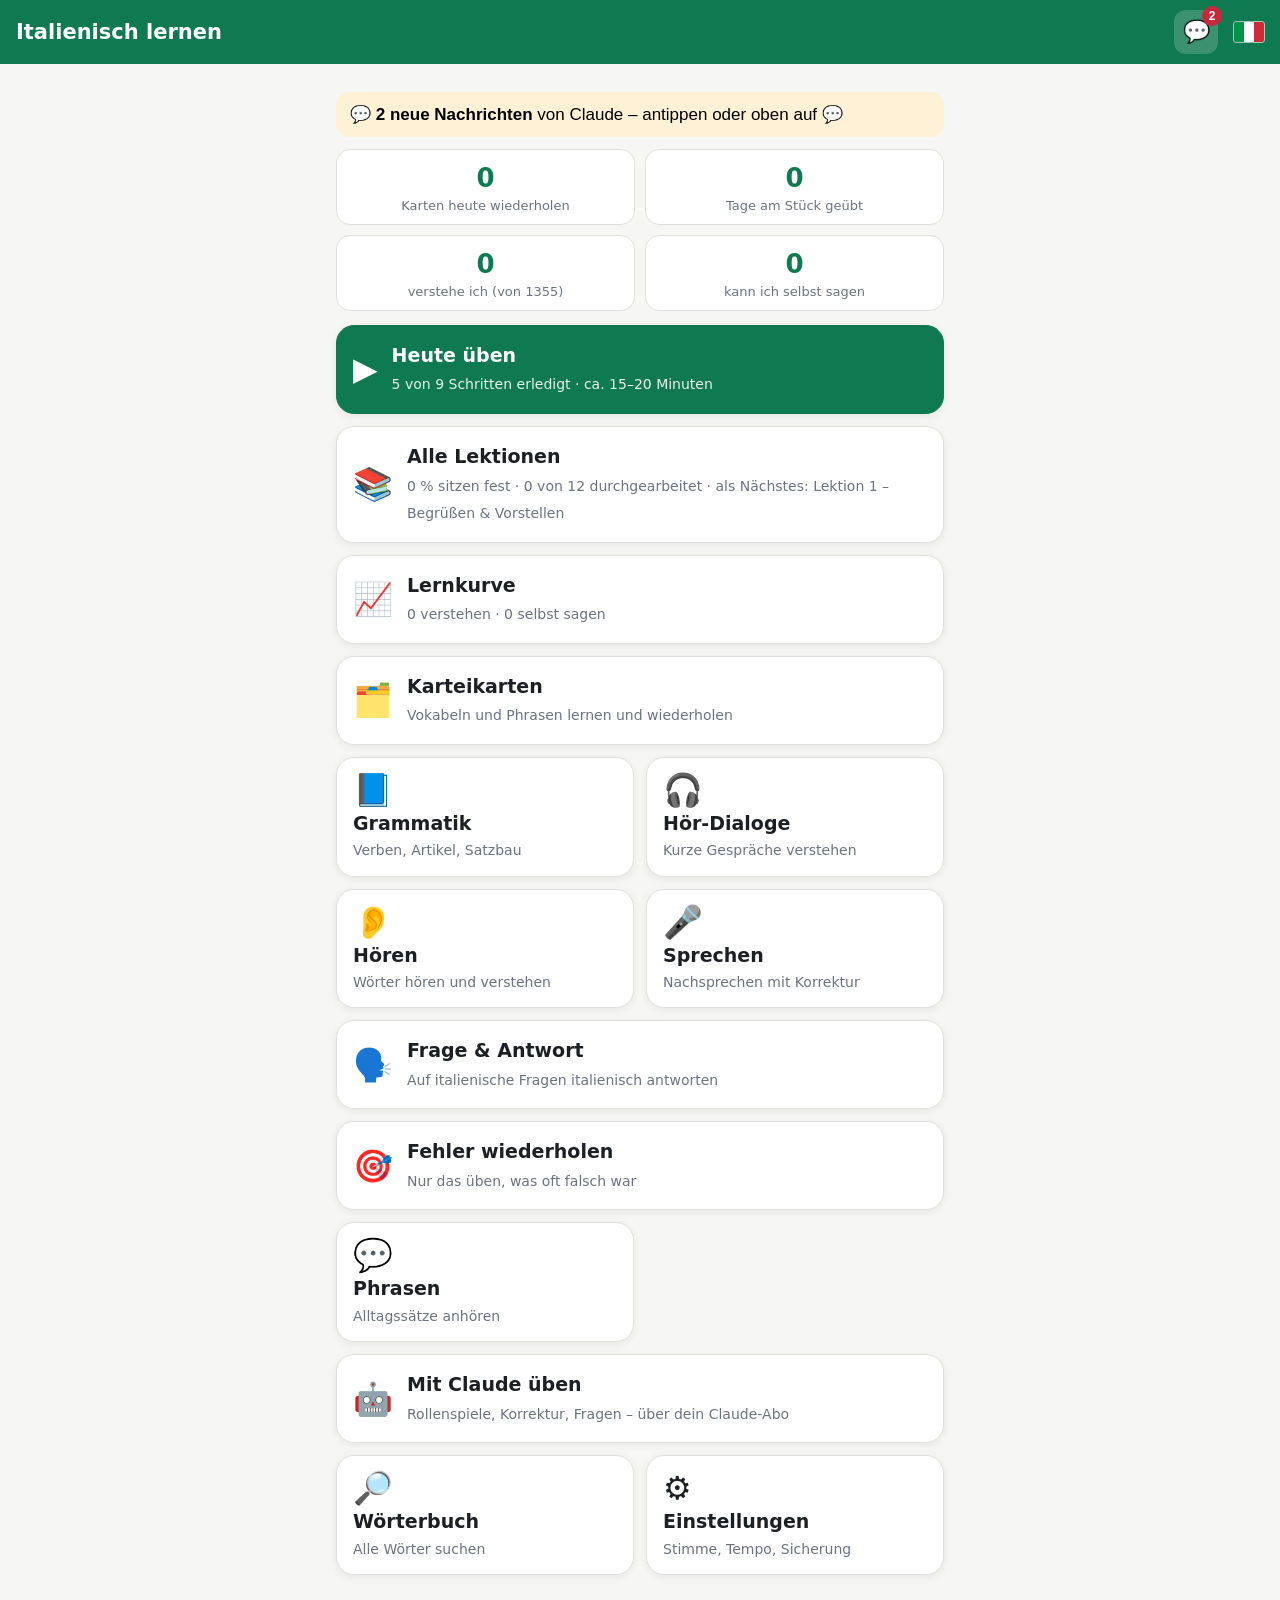
==== commit 0998d5be: "Version 95: Postfach: ein Verlauf, Nachrichten schreiben mit Vorschlägen, Claudes Antworten mit Kart" ====
--- a/index.html
+++ b/index.html
@@ -30,6 +30,7 @@
 <script src="data/lektionen-a1.js"></script>
 <script src="data/hinweise.js"></script>
 <script src="data/rueckmeldungen.js"></script>
+<script src="data/postfach.js"></script>
 <script src="data/woerterbuch.js"></script>
 <script src="app.js"></script>
 </body>
--- a/styles.css
+++ b/styles.css
@@ -292,3 +292,14 @@
 .rm-teile { margin-top: 10px; }
 .rm-teil { display: flex; justify-content: space-between; align-items: center; gap: 10px; padding: 6px 0; border-top: 1px dashed var(--rand); }
 .rm-teil .rm-karte, .rm-teil .rm-dabei { margin-top: 0; flex: none; }
+/* Postfach */
+.postschreiben { margin-bottom: 14px; }
+.postschreiben textarea { width: 100%; box-sizing: border-box; font: inherit; font-size: 17px; }
+.postvorschlaege { display: flex; flex-wrap: wrap; gap: 6px; margin: 8px 0; }
+.chip { border: 1px solid var(--rand); background: var(--karte); color: var(--text); border-radius: 16px; padding: 6px 12px; font-size: 15px; cursor: pointer; }
+.postpaar { margin: 12px 0 16px; }
+.blase { border-radius: 16px; padding: 10px 12px; margin: 4px 0; max-width: 92%; box-sizing: border-box; }
+.blase.du { margin-left: auto; background: var(--gruen-hell); }
+.blase.claude { margin-right: auto; background: var(--karte); border: 1px solid var(--rand); }
+.blase.wartet { opacity: .8; }
+.postpaar.neu .blase.claude { border-color: var(--blau); box-shadow: 0 0 0 2px var(--blau); }
